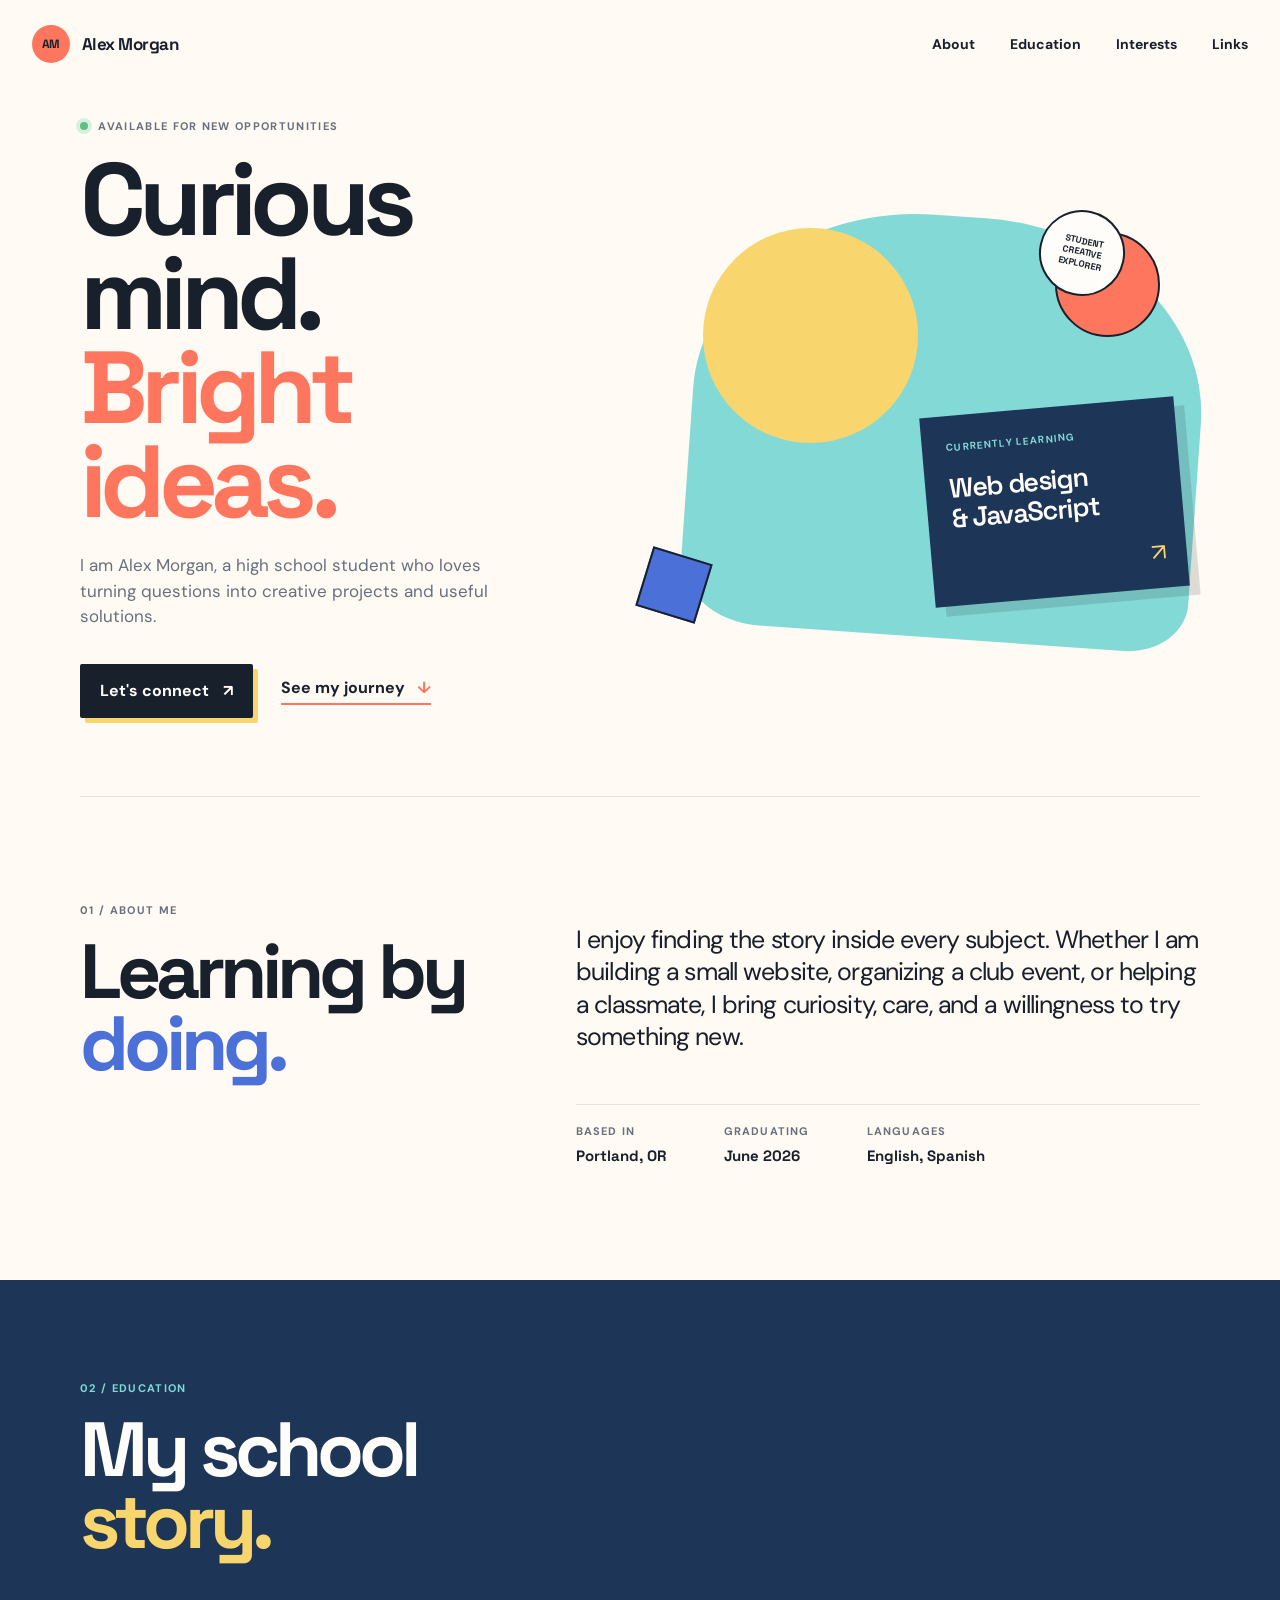
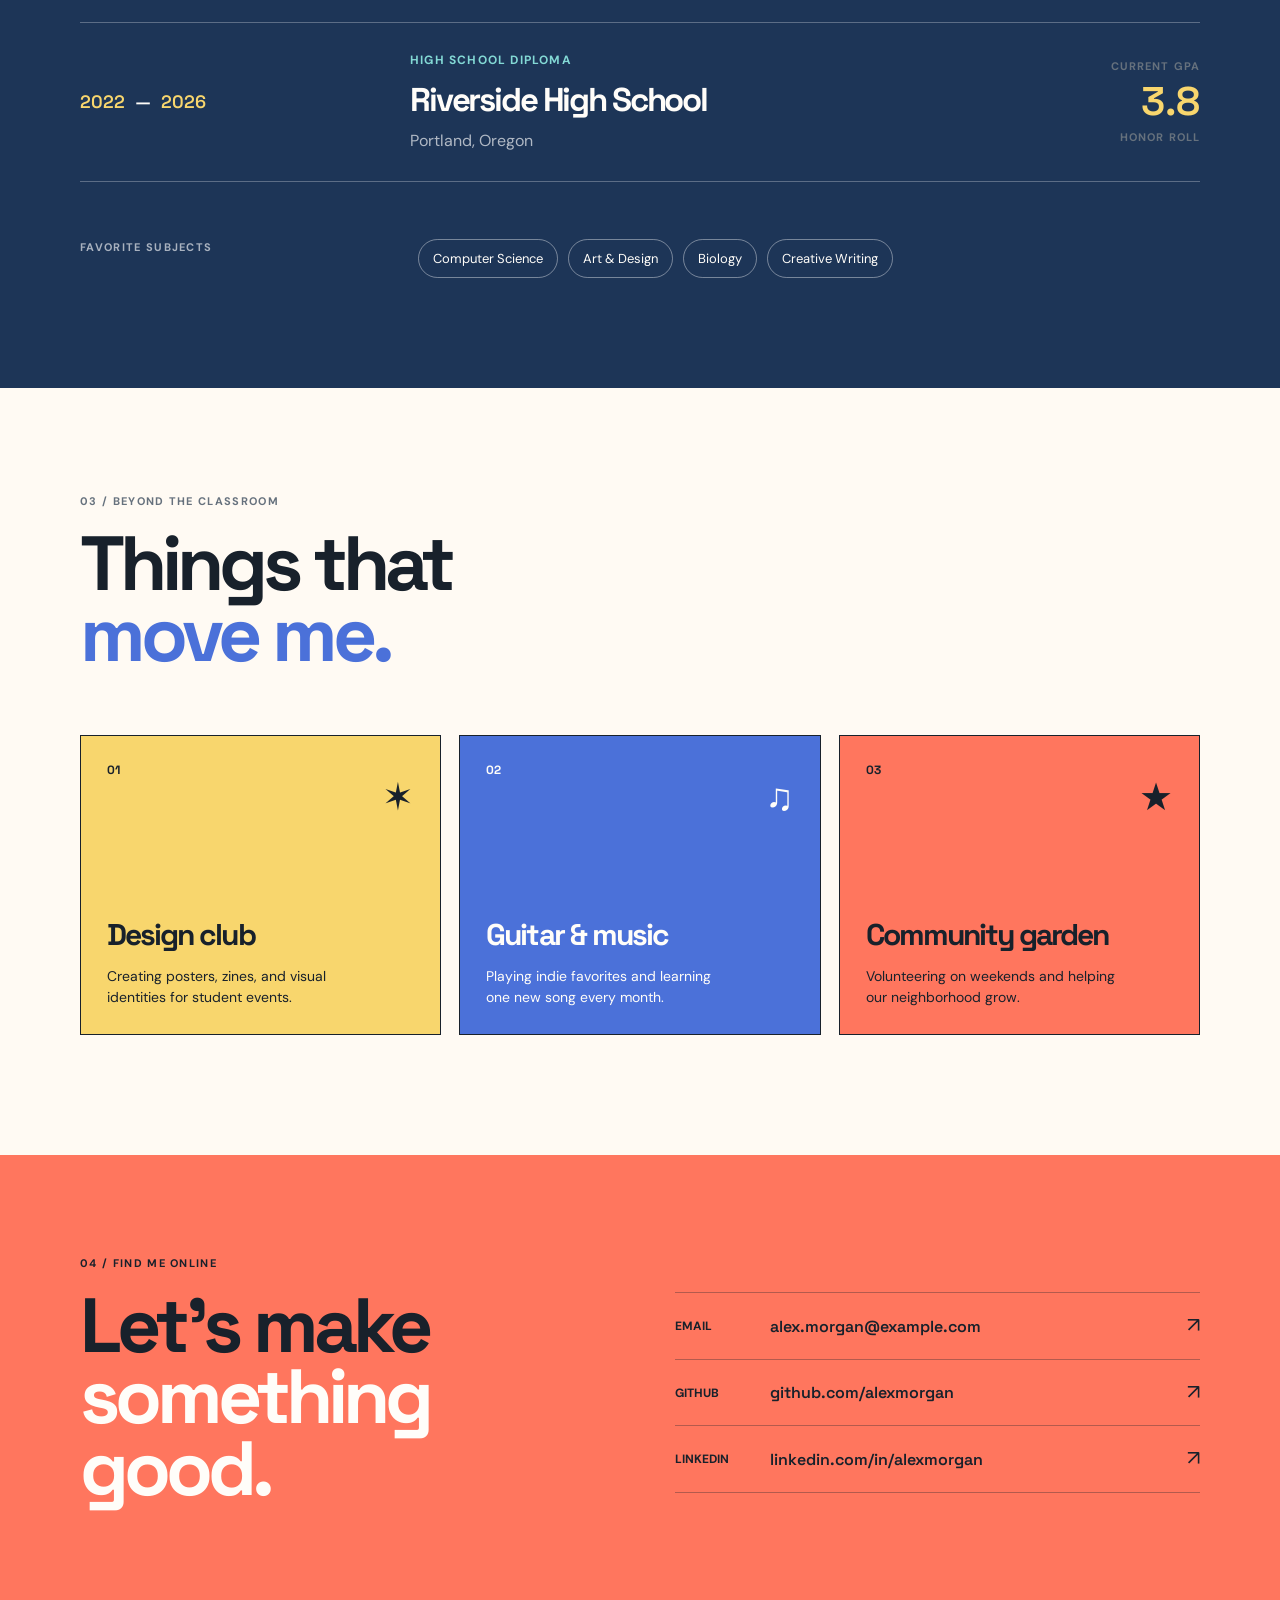
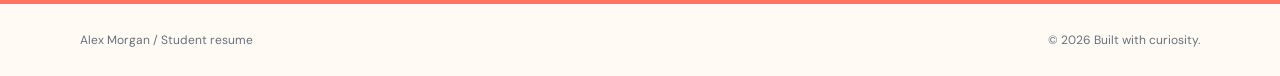
==== web1/index.html @ dbb6f6ff "ok" ====
<!DOCTYPE html>
<html lang="en">
<head>
  <meta charset="UTF-8" />
  <meta name="viewport" content="width=device-width, initial-scale=1.0" />
  <meta name="description" content="Alex Morgan's student resume and portfolio." />
  <title>Alex Morgan | Student Resume</title>
  <link rel="preconnect" href="https://fonts.googleapis.com" />
  <link rel="preconnect" href="https://fonts.gstatic.com" crossorigin />
  <link href="https://fonts.googleapis.com/css2?family=DM+Sans:wght@400;500;700&family=Space+Grotesk:wght@500;600;700&display=swap" rel="stylesheet" />
  <link rel="stylesheet" href="style.css" />
  <script src="script.js" defer></script>
</head>
<body>
  <header class="site-header">
    <a class="brand" href="#top" aria-label="Alex Morgan home">
      <span class="brand-mark">AM</span>
      <span>Alex Morgan</span>
    </a>
    <button class="menu-toggle" type="button" aria-expanded="false" aria-controls="site-nav">
      <span></span><span></span><span></span>
      <span class="sr-only">Toggle navigation</span>
    </button>
    <nav id="site-nav" class="site-nav" aria-label="Main navigation">
      <a href="#about">About</a>
      <a href="#education">Education</a>
      <a href="#interests">Interests</a>
      <a href="#links">Links</a>
    </nav>
  </header>

  <main id="top">
    <section class="hero section-shell" aria-labelledby="hero-title">
      <div class="hero-copy reveal">
        <p class="eyebrow"><span class="status-dot"></span> Available for new opportunities</p>
        <h1 id="hero-title">Curious mind.<br /><em>Bright ideas.</em></h1>
        <p class="hero-intro">I am Alex Morgan, a high school student who loves turning questions into creative projects and useful solutions.</p>
        <div class="hero-actions">
          <a class="button button-primary" href="#links">Let's connect <span aria-hidden="true">&#8599;</span></a>
          <a class="text-link" href="#education">See my journey <span aria-hidden="true">&#8595;</span></a>
        </div>
      </div>
      <div class="hero-art reveal reveal-delay" aria-label="Colorful abstract illustration">
        <div class="art-sticker">STUDENT<br />CREATIVE<br />EXPLORER</div>
        <div class="art-sun"></div>
        <div class="art-card">
          <span class="card-label">Currently learning</span>
          <strong>Web design<br />&amp; JavaScript</strong>
          <span class="card-arrow" aria-hidden="true">&#8599;</span>
        </div>
        <div class="art-shape art-shape-one"></div>
        <div class="art-shape art-shape-two"></div>
      </div>
    </section>

    <section id="about" class="section-shell about-section">
      <div class="section-heading reveal">
        <p class="eyebrow">01 / About me</p>
        <h2>Learning by<br /><span>doing.</span></h2>
      </div>
      <div class="about-content reveal reveal-delay">
        <p class="large-copy">I enjoy finding the story inside every subject. Whether I am building a small website, organizing a club event, or helping a classmate, I bring curiosity, care, and a willingness to try something new.</p>
        <div class="quick-facts">
          <div><span>Based in</span><strong>Portland, OR</strong></div>
          <div><span>Graduating</span><strong>June 2026</strong></div>
          <div><span>Languages</span><strong>English, Spanish</strong></div>
        </div>
      </div>
    </section>

    <section id="education" class="education-section">
      <div class="section-shell">
        <div class="section-heading light reveal">
          <p class="eyebrow">02 / Education</p>
          <h2>My school<br /><span>story.</span></h2>
        </div>
        <article class="school-card reveal reveal-delay">
          <div class="school-year">2022 <span>&mdash;</span> 2026</div>
          <div class="school-main">
            <p class="school-type">High School Diploma</p>
            <h3>Riverside High School</h3>
            <p>Portland, Oregon</p>
          </div>
          <div class="school-achievement">
            <span>Current GPA</span>
            <strong>3.8</strong>
            <span>Honor Roll</span>
          </div>
        </article>
        <div class="subject-row reveal">
          <p class="eyebrow">Favorite subjects</p>
          <div class="subject-list">
            <span>Computer Science</span><span>Art &amp; Design</span><span>Biology</span><span>Creative Writing</span>
          </div>
        </div>
      </div>
    </section>

    <section id="interests" class="section-shell interests-section">
      <div class="section-heading reveal">
        <p class="eyebrow">03 / Beyond the classroom</p>
        <h2>Things that<br /><span>move me.</span></h2>
      </div>
      <div class="interest-grid">
        <article class="interest-card interest-yellow reveal">
          <span class="interest-number">01</span><span class="interest-icon" aria-hidden="true">&#10038;</span>
          <h3>Design club</h3><p>Creating posters, zines, and visual identities for student events.</p>
        </article>
        <article class="interest-card interest-blue reveal reveal-delay">
          <span class="interest-number">02</span><span class="interest-icon" aria-hidden="true">&#9835;</span>
          <h3>Guitar &amp; music</h3><p>Playing indie favorites and learning one new song every month.</p>
        </article>
        <article class="interest-card interest-coral reveal reveal-delay-two">
          <span class="interest-number">03</span><span class="interest-icon" aria-hidden="true">&#9733;</span>
          <h3>Community garden</h3><p>Volunteering on weekends and helping our neighborhood grow.</p>
        </article>
      </div>
    </section>

    <section id="links" class="links-section">
      <div class="section-shell links-inner reveal">
        <div>
          <p class="eyebrow">04 / Find me online</p>
          <h2>Let's make<br /><em>something good.</em></h2>
        </div>
        <div class="links-list">
          <a href="mailto:alex.morgan@example.com"><span>Email</span><strong>alex.morgan@example.com</strong><span aria-hidden="true">&#8599;</span></a>
          <a href="https://github.com" target="_blank" rel="noreferrer"><span>GitHub</span><strong>github.com/alexmorgan</strong><span aria-hidden="true">&#8599;</span></a>
          <a href="https://www.linkedin.com" target="_blank" rel="noreferrer"><span>LinkedIn</span><strong>linkedin.com/in/alexmorgan</strong><span aria-hidden="true">&#8599;</span></a>
        </div>
      </div>
    </section>
  </main>

  <footer class="site-footer section-shell">
    <span>Alex Morgan / Student resume</span>
    <span>&copy; <span id="current-year">2026</span> Built with curiosity.</span>
  </footer>
</body>
</html>
---- web1/style.css ----
:root {
  --ink: #18212b;
  --muted: #66717d;
  --paper: #fffaf3;
  --line: #e8e1d6;
  --coral: #ff765e;
  --yellow: #f8d66d;
  --cyan: #83d9d5;
  --blue: #4b71d9;
  --navy: #1d3557;
  --white: #fffdf9;
  --display: "Space Grotesk", sans-serif;
  --body: "DM Sans", sans-serif;
}

* { box-sizing: border-box; }
html { scroll-behavior: smooth; }
body { margin: 0; background: var(--paper); color: var(--ink); font-family: var(--body); line-height: 1.5; }
a { color: inherit; text-decoration: none; }
.section-shell { width: min(1120px, calc(100% - 64px)); margin: 0 auto; }
.sr-only { position: absolute; width: 1px; height: 1px; padding: 0; margin: -1px; overflow: hidden; clip: rect(0, 0, 0, 0); white-space: nowrap; border: 0; }

.site-header { width: min(1230px, calc(100% - 64px)); height: 88px; margin: auto; display: flex; align-items: center; justify-content: space-between; position: relative; z-index: 5; }
.brand { display: inline-flex; align-items: center; gap: 12px; font: 700 17px var(--display); letter-spacing: -.03em; }
.brand-mark { display: grid; place-items: center; width: 38px; height: 38px; background: var(--coral); border-radius: 50%; font-size: 12px; color: var(--ink); }
.site-nav { display: flex; align-items: center; gap: 35px; font-size: 14px; font-weight: 700; }
.site-nav a { position: relative; padding: 8px 0; }
.site-nav a::after { content: ""; position: absolute; bottom: 0; left: 0; width: 0; height: 2px; background: var(--coral); transition: width .25s ease; }
.site-nav a:hover::after, .site-nav a:focus-visible::after { width: 100%; }
.menu-toggle { display: none; border: 0; background: transparent; padding: 8px; cursor: pointer; }
.menu-toggle span:not(.sr-only) { display: block; width: 24px; height: 2px; margin: 5px; background: var(--ink); }

.hero { min-height: 620px; display: grid; grid-template-columns: .95fr 1.05fr; align-items: center; gap: 40px; padding-top: 30px; padding-bottom: 78px; }
.eyebrow { margin: 0 0 18px; color: var(--muted); font-size: 11px; font-weight: 700; letter-spacing: .12em; text-transform: uppercase; }
.status-dot { display: inline-block; width: 8px; height: 8px; margin-right: 6px; border-radius: 50%; background: #5fc181; box-shadow: 0 0 0 4px #daf0df; }
h1, h2, h3, p { margin-top: 0; }
h1, h2, h3 { font-family: var(--display); letter-spacing: -.065em; }
h1 { max-width: 640px; margin-bottom: 24px; font-size: clamp(3.8rem, 8vw, 7.3rem); line-height: .92; }
h1 em, h2 em { color: var(--coral); font-style: normal; }
.hero-intro { max-width: 440px; margin-bottom: 34px; color: var(--muted); font-size: 17px; }
.hero-actions { display: flex; align-items: center; gap: 28px; }
.button { display: inline-flex; align-items: center; gap: 14px; padding: 15px 20px; font-weight: 700; border-radius: 2px; transition: transform .2s ease, box-shadow .2s ease; }
.button-primary { background: var(--ink); color: var(--white); box-shadow: 5px 5px 0 var(--yellow); }
.button:hover { transform: translate(-2px, -2px); box-shadow: 8px 8px 0 var(--yellow); }
.text-link { font-weight: 700; border-bottom: 2px solid var(--coral); padding-bottom: 3px; }
.text-link span { color: var(--coral); margin-left: 8px; }

.hero-art { height: 440px; position: relative; isolation: isolate; }
.hero-art::before { content: ""; position: absolute; inset: 18px 0 0 58px; background: var(--cyan); border-radius: 45% 45% 12% 16%; transform: rotate(4deg); z-index: -2; }
.art-sun { position: absolute; width: 215px; height: 215px; top: 30px; left: 70px; border-radius: 50%; background: var(--yellow); z-index: -1; }
.art-shape { position: absolute; border: 2px solid var(--ink); }
.art-shape-one { width: 105px; height: 105px; right: 40px; top: 34px; border-radius: 50%; background: var(--coral); }
.art-shape-two { width: 62px; height: 62px; left: 10px; bottom: 22px; background: var(--blue); transform: rotate(17deg); }
.art-sticker { position: absolute; top: 12px; right: 75px; width: 86px; height: 86px; display: grid; place-content: center; border: 2px solid var(--ink); border-radius: 50%; background: var(--white); color: var(--ink); font: 700 9px/1.25 var(--display); text-align: center; transform: rotate(12deg); z-index: 2; }
.art-card { position: absolute; right: 18px; bottom: 41px; width: 255px; min-height: 190px; padding: 24px; background: var(--navy); color: var(--white); box-shadow: 10px 10px 0 rgba(24, 33, 43, .14); transform: rotate(-5deg); }
.card-label { display: block; margin-bottom: 20px; color: var(--cyan); font-size: 10px; font-weight: 700; letter-spacing: .12em; text-transform: uppercase; }
.art-card strong { font: 600 27px/1.05 var(--display); letter-spacing: -.05em; }
.card-arrow { position: absolute; right: 20px; bottom: 18px; color: var(--yellow); font-size: 24px; }

.about-section { display: grid; grid-template-columns: .8fr 1.2fr; gap: 80px; padding: 105px 0 112px; border-top: 1px solid var(--line); }
.section-heading h2, .links-inner h2 { margin-bottom: 0; font-size: clamp(2.8rem, 6vw, 5.6rem); line-height: .93; }
.section-heading h2 span { color: var(--blue); }
.large-copy { max-width: 640px; margin: 22px 0 50px; font-size: 25px; line-height: 1.3; letter-spacing: -.035em; }
.quick-facts { display: flex; gap: 58px; border-top: 1px solid var(--line); padding-top: 18px; }
.quick-facts div { display: grid; gap: 6px; }
.quick-facts span, .school-achievement span { color: var(--muted); font-size: 11px; font-weight: 700; letter-spacing: .1em; text-transform: uppercase; }
.quick-facts strong { font-family: var(--display); font-size: 15px; }

.education-section { padding: 100px 0 110px; background: var(--navy); color: var(--white); }
.light .eyebrow { color: var(--cyan); }
.light h2 span { color: var(--yellow); }
.school-card { display: grid; grid-template-columns: .75fr 1.4fr .5fr; align-items: center; gap: 30px; margin-top: 65px; padding: 28px 0; border-top: 1px solid rgba(255,255,255,.28); border-bottom: 1px solid rgba(255,255,255,.28); }
.school-year { color: var(--yellow); font: 600 18px var(--display); }
.school-year span { color: var(--white); padding: 0 5px; }
.school-type { margin-bottom: 7px; color: var(--cyan); font-size: 12px; font-weight: 700; letter-spacing: .1em; text-transform: uppercase; }
.school-main h3 { margin-bottom: 3px; font-size: 33px; }
.school-main p:last-child { margin: 0; color: rgba(255,255,255,.65); }
.school-achievement { display: grid; gap: 2px; text-align: right; }
.school-achievement strong { color: var(--yellow); font: 600 40px var(--display); }
.subject-row { display: grid; grid-template-columns: .75fr 1.9fr; gap: 30px; margin-top: 57px; }
.subject-row .eyebrow { color: rgba(255,255,255,.62); margin: 0; }
.subject-list { display: flex; flex-wrap: wrap; gap: 10px; }
.subject-list span { padding: 9px 14px; border: 1px solid rgba(255,255,255,.4); border-radius: 30px; color: var(--white); font-size: 13px; }

.interests-section { padding: 105px 0 120px; }
.interest-grid { display: grid; grid-template-columns: repeat(3, 1fr); gap: 18px; margin-top: 65px; }
.interest-card { min-height: 300px; padding: 26px; display: flex; flex-direction: column; border: 1px solid var(--ink); transition: transform .25s ease; }
.interest-card:hover { transform: translateY(-8px) rotate(-1deg); }
.interest-yellow { background: var(--yellow); }.interest-blue { background: var(--blue); color: var(--white); }.interest-coral { background: var(--coral); }
.interest-number { font: 700 12px var(--display); }
.interest-icon { align-self: flex-end; font-size: 38px; line-height: 1; }
.interest-card h3 { margin: auto 0 9px; font-size: 30px; }
.interest-card p { max-width: 250px; margin: 0; font-size: 14px; }

.links-section { padding: 100px 0; background: var(--coral); }
.links-inner { display: grid; grid-template-columns: 1fr 1fr; gap: 70px; }
.links-inner .eyebrow { color: var(--ink); }
.links-inner h2 em { color: var(--white); }
.links-list { padding-top: 37px; }
.links-list a { display: grid; grid-template-columns: 80px 1fr auto; align-items: center; gap: 15px; padding: 17px 0; border-bottom: 1px solid rgba(24,33,43,.32); }
.links-list a:first-child { border-top: 1px solid rgba(24,33,43,.32); }
.links-list a > span:first-child { font-size: 12px; font-weight: 700; text-transform: uppercase; }
.links-list strong { overflow: hidden; font: 600 16px var(--display); text-overflow: ellipsis; white-space: nowrap; }
.links-list a > span:last-child { font-size: 21px; transition: transform .2s ease; }
.links-list a:hover > span:last-child { transform: translate(3px, -3px); }
.site-footer { display: flex; justify-content: space-between; padding-top: 27px; padding-bottom: 27px; color: var(--muted); font-size: 12px; }

.reveal { opacity: 0; transform: translateY(22px); transition: opacity .7s ease, transform .7s ease; }
.reveal.is-visible { opacity: 1; transform: translateY(0); }
.reveal-delay { transition-delay: .15s; }.reveal-delay-two { transition-delay: .3s; }

@media (max-width: 800px) {
  .section-shell, .site-header { width: min(100% - 40px, 600px); }
  .site-header { height: 75px; }
  .menu-toggle { display: block; }
  .site-nav { display: none; position: absolute; top: 67px; right: 0; left: 0; padding: 13px 20px; background: var(--white); border: 1px solid var(--line); box-shadow: 0 12px 24px rgba(24,33,43,.08); }
  .site-nav.is-open { display: grid; gap: 0; }
  .site-nav a { padding: 13px 0; border-bottom: 1px solid var(--line); }
  .site-nav a:last-child { border: 0; }
  .hero { grid-template-columns: 1fr; gap: 20px; padding-top: 60px; padding-bottom: 70px; }
  h1 { font-size: clamp(3.5rem, 17vw, 6rem); }
  .hero-art { height: 350px; margin-top: 15px; }
  .art-card { right: 15px; bottom: 27px; }
  .about-section, .links-inner { grid-template-columns: 1fr; gap: 35px; }
  .about-section, .interests-section { padding: 80px 0; }
  .large-copy { font-size: 22px; margin-top: 0; }
  .quick-facts { gap: 18px; justify-content: space-between; }
  .quick-facts strong { font-size: 13px; }
  .education-section, .links-section { padding: 80px 0; }
  .school-card { grid-template-columns: 1fr 1fr; margin-top: 45px; }
  .school-achievement { text-align: left; }
  .subject-row { grid-template-columns: 1fr; gap: 18px; margin-top: 42px; }
  .interest-grid { grid-template-columns: 1fr; margin-top: 45px; }
  .interest-card { min-height: 255px; }
  .links-list { padding-top: 0; }
}

@media (max-width: 460px) {
  .hero-actions { align-items: flex-start; flex-direction: column; gap: 20px; }
  .hero-art { height: 300px; }
  .art-sun { width: 155px; height: 155px; left: 42px; }
  .art-card { width: 210px; min-height: 160px; padding: 18px; }
  .art-card strong { font-size: 23px; }
  .art-sticker { right: 28px; width: 70px; height: 70px; font-size: 8px; }
  .school-card { grid-template-columns: 1fr; gap: 17px; }
  .school-achievement { display: flex; align-items: baseline; gap: 9px; }
  .school-achievement strong { font-size: 30px; }
  .links-list a { grid-template-columns: 64px 1fr auto; gap: 8px; }
  .links-list strong { font-size: 13px; }
  .site-footer { align-items: flex-start; flex-direction: column; gap: 8px; }
}

@media (prefers-reduced-motion: reduce) {
  html { scroll-behavior: auto; }
  *, *::before, *::after { transition-duration: .01ms !important; animation-duration: .01ms !important; }
  .reveal { opacity: 1; transform: none; }
}
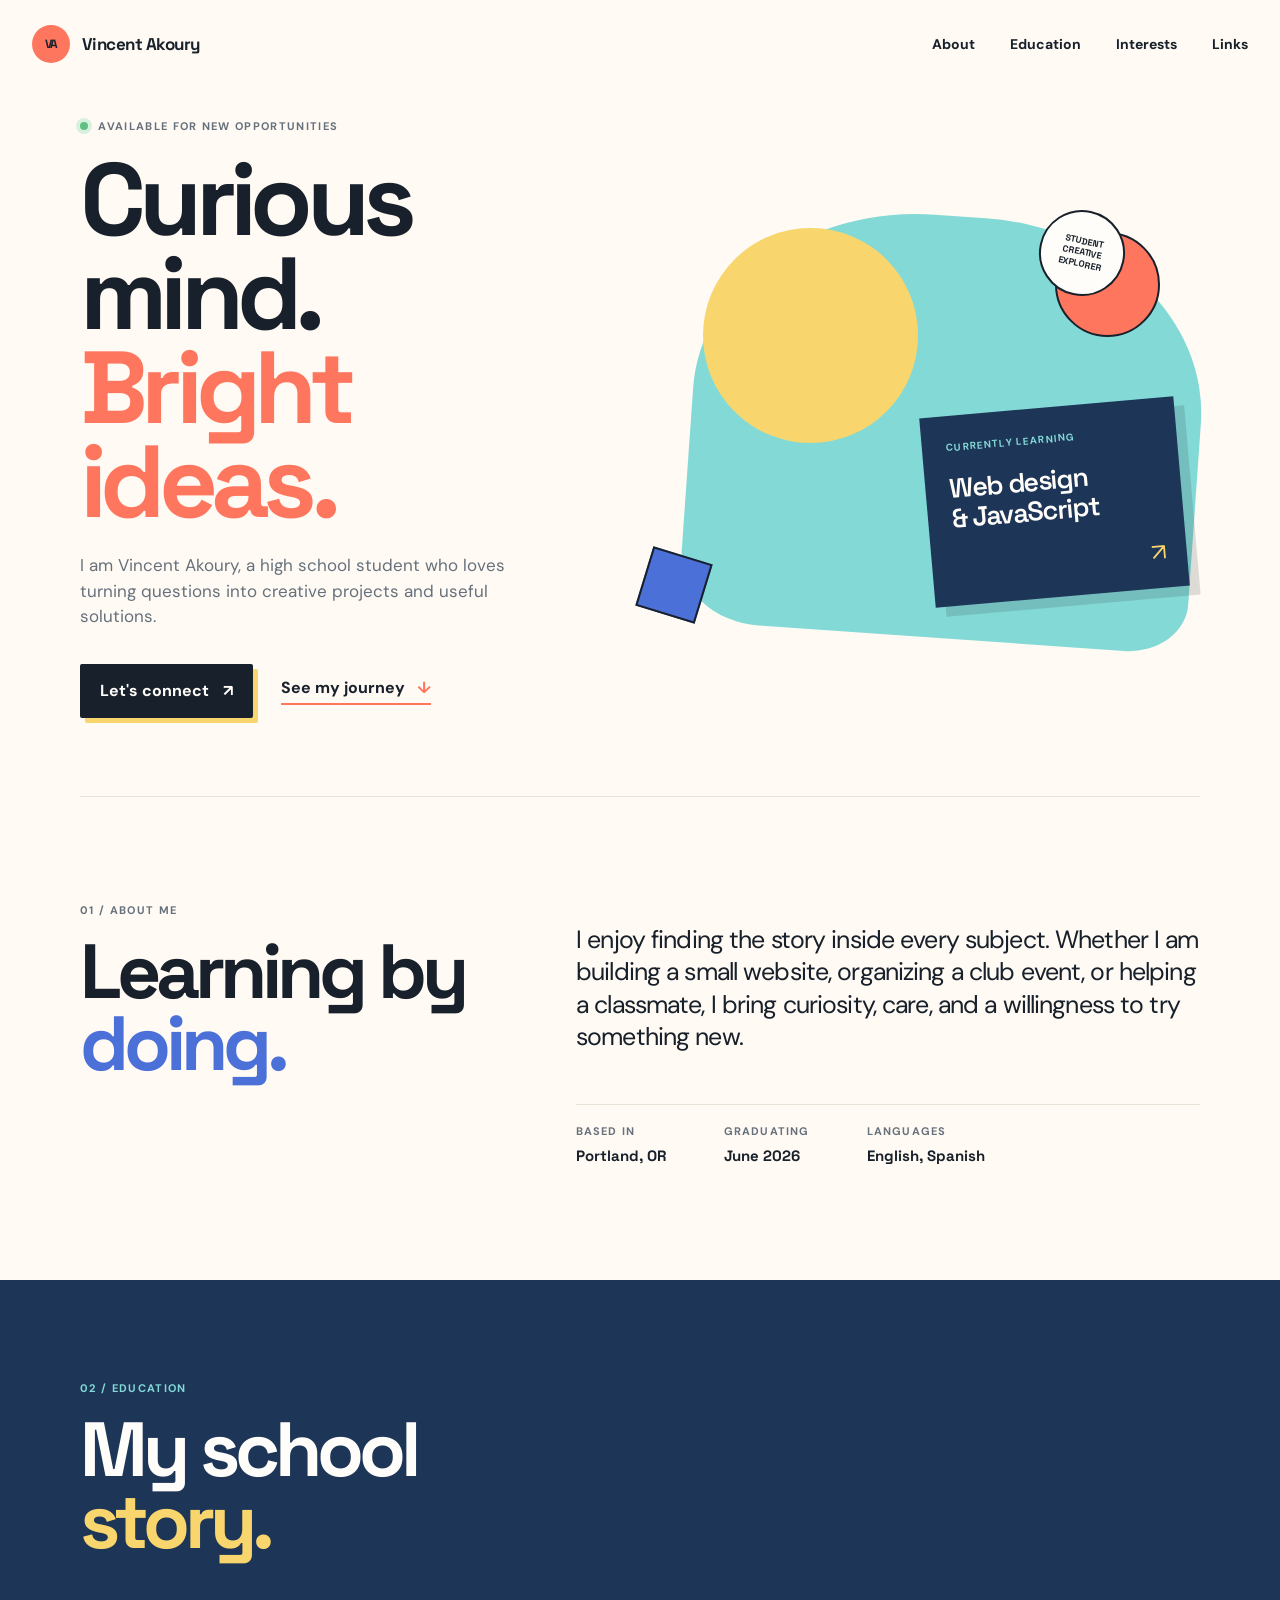
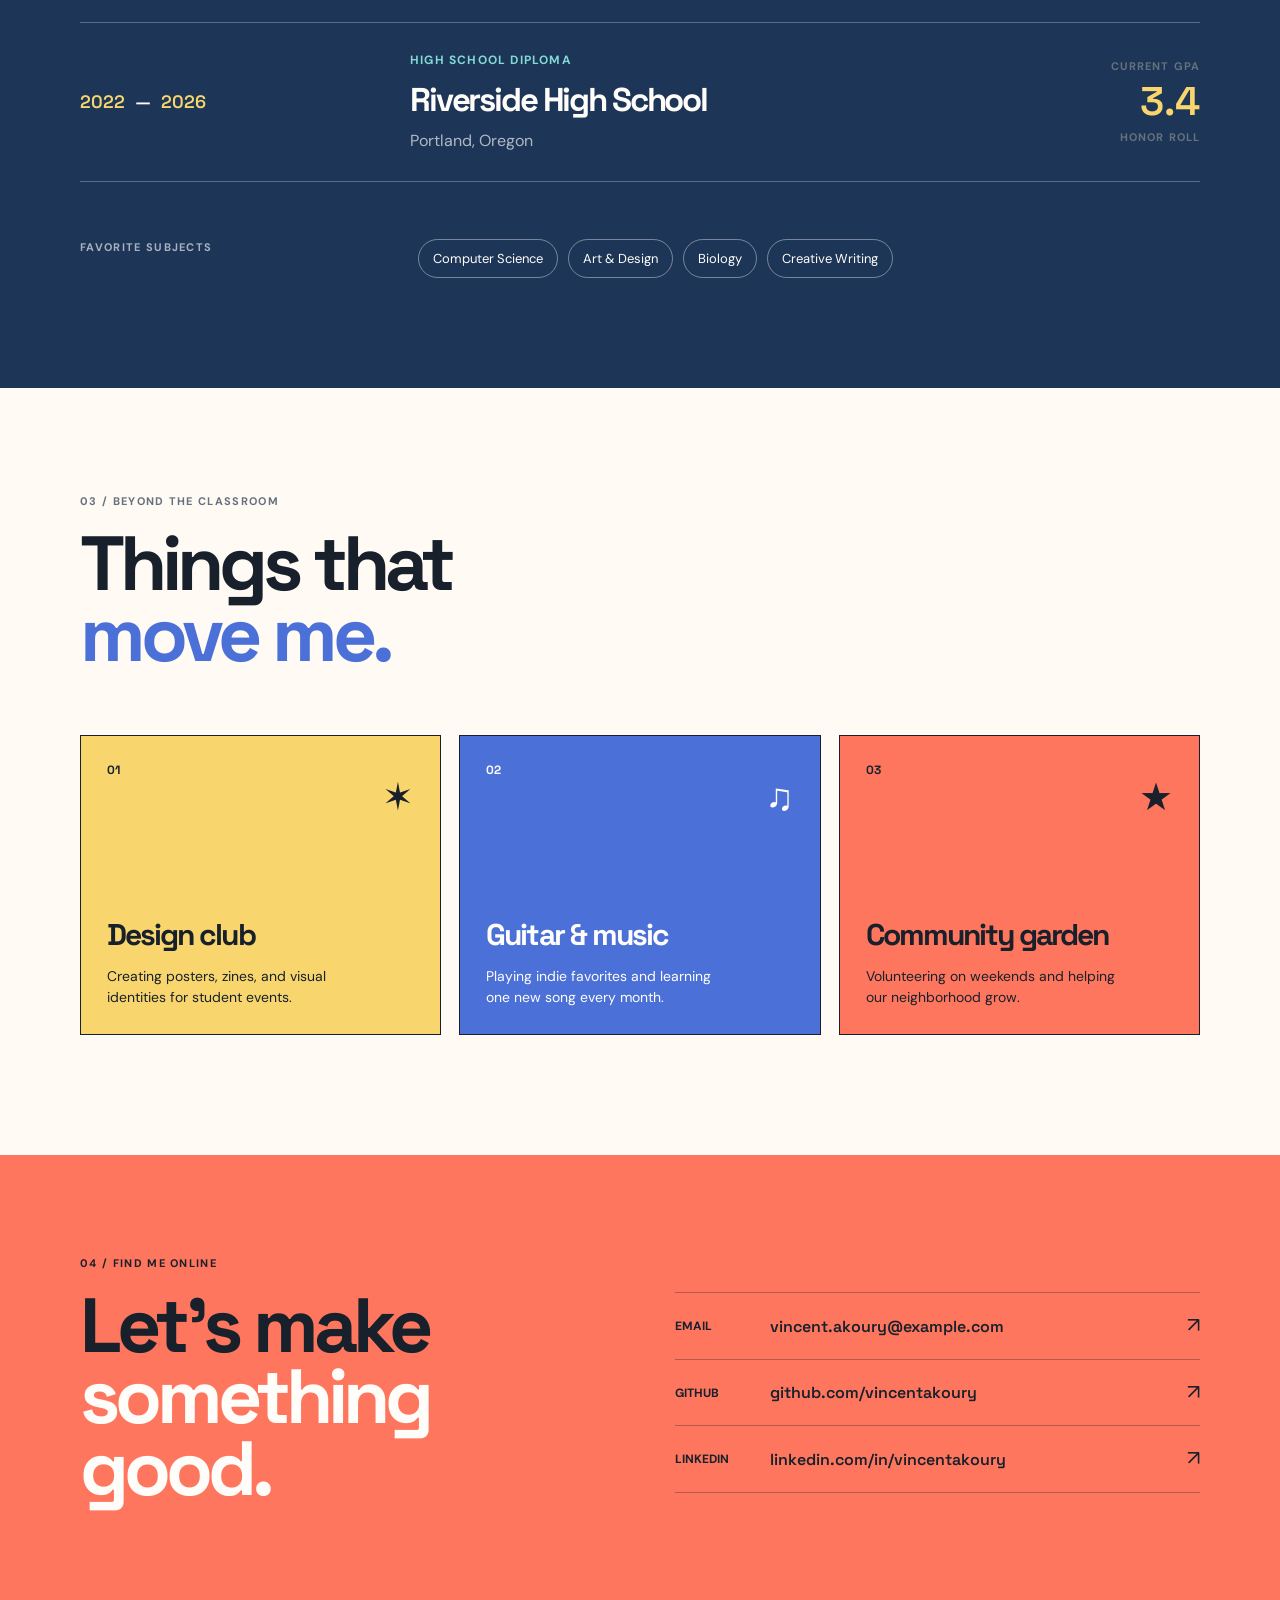
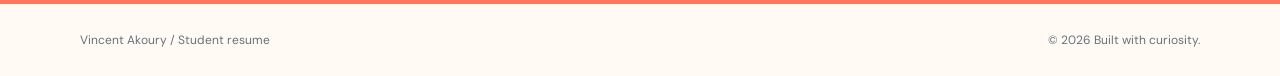
==== commit 36b44343: "update my set" ====
--- a/web1/index.html
+++ b/web1/index.html
@@ -13,9 +13,9 @@
 </head>
 <body>
   <header class="site-header">
-    <a class="brand" href="#top" aria-label="Alex Morgan home">
-      <span class="brand-mark">AM</span>
-      <span>Alex Morgan</span>
+    <a class="brand" href="#top" aria-label="Vincent Akoury home">
+      <span class="brand-mark">VA</span>
+      <span>Vincent Akoury</span>
     </a>
     <button class="menu-toggle" type="button" aria-expanded="false" aria-controls="site-nav">
       <span></span><span></span><span></span>
@@ -34,7 +34,7 @@
       <div class="hero-copy reveal">
         <p class="eyebrow"><span class="status-dot"></span> Available for new opportunities</p>
         <h1 id="hero-title">Curious mind.<br /><em>Bright ideas.</em></h1>
-        <p class="hero-intro">I am Alex Morgan, a high school student who loves turning questions into creative projects and useful solutions.</p>
+        <p class="hero-intro">I am Vincent Akoury, a high school student who loves turning questions into creative projects and useful solutions.</p>
         <div class="hero-actions">
           <a class="button button-primary" href="#links">Let's connect <span aria-hidden="true">&#8599;</span></a>
           <a class="text-link" href="#education">See my journey <span aria-hidden="true">&#8595;</span></a>
@@ -83,7 +83,7 @@
           </div>
           <div class="school-achievement">
             <span>Current GPA</span>
-            <strong>3.8</strong>
+            <strong>3.4</strong>
             <span>Honor Roll</span>
           </div>
         </article>
@@ -124,16 +124,16 @@
           <h2>Let's make<br /><em>something good.</em></h2>
         </div>
         <div class="links-list">
-          <a href="mailto:alex.morgan@example.com"><span>Email</span><strong>alex.morgan@example.com</strong><span aria-hidden="true">&#8599;</span></a>
-          <a href="https://github.com" target="_blank" rel="noreferrer"><span>GitHub</span><strong>github.com/alexmorgan</strong><span aria-hidden="true">&#8599;</span></a>
-          <a href="https://www.linkedin.com" target="_blank" rel="noreferrer"><span>LinkedIn</span><strong>linkedin.com/in/alexmorgan</strong><span aria-hidden="true">&#8599;</span></a>
+          <a href="mailto:vincent.akoury@example.com"><span>Email</span><strong>vincent.akoury@example.com</strong><span aria-hidden="true">&#8599;</span></a>
+          <a href="https://github.com" target="_blank" rel="noreferrer"><span>GitHub</span><strong>github.com/vincentakoury</strong><span aria-hidden="true">&#8599;</span></a>
+          <a href="https://www.linkedin.com" target="_blank" rel="noreferrer"><span>LinkedIn</span><strong>linkedin.com/in/vincentakoury</strong><span aria-hidden="true">&#8599;</span></a>
         </div>
       </div>
     </section>
   </main>
 
   <footer class="site-footer section-shell">
-    <span>Alex Morgan / Student resume</span>
+    <span>Vincent Akoury / Student resume</span>
     <span>&copy; <span id="current-year">2026</span> Built with curiosity.</span>
   </footer>
 </body>
